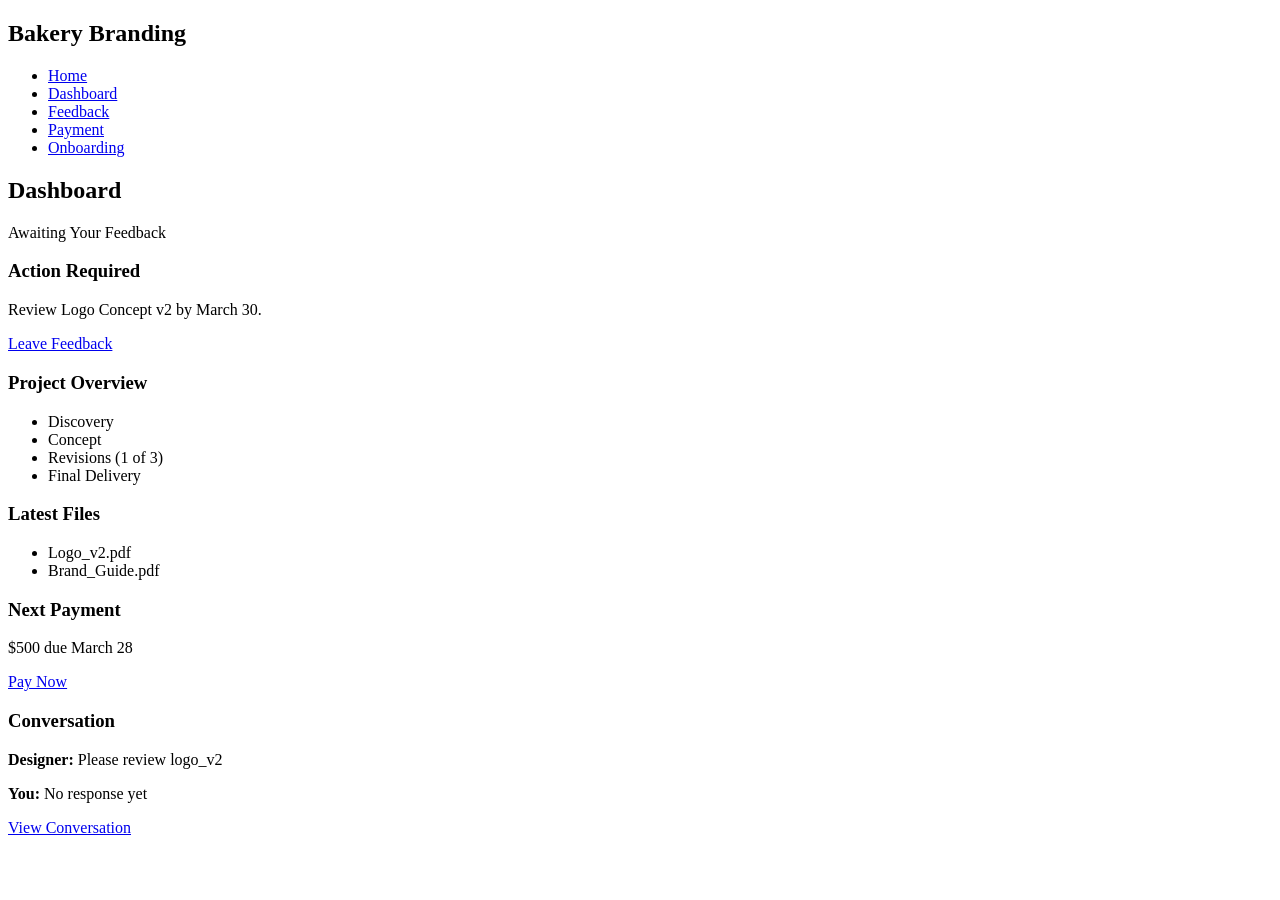
==== dashboard.html @ 601044dc "test commit" ====
<!DOCTYPE html>
<html lang="en">
<head>
  <meta charset="UTF-8">
  <meta name="viewport" content="width=device-width, initial-scale=1.0">
  <title>Dashboard</title>
  <link rel="stylesheet" href="style.css">
</head>
<body>
  <div class="portal-layout">
    <aside class="sidebar">
      <h1>Bakery Branding</h1>
      <nav>
        <ul>
          <li><a href="index.html">Home</a></li>
          <li><a class="active" href="dashboard.html">Dashboard</a></li>
          <li><a href="feedback.html">Feedback</a></li>
          <li><a href="payment.html">Payment</a></li>
          <li><a href="onboarding.html">Onboarding</a></li>
        </ul>
      </nav>
    </aside>

    <main class="main-content">
      <div class="topbar">
        <h2>Dashboard</h2>
      </div>

      <div class="grid-two">
        <div>
          <section class="card highlight">
            <p class="small-text">Awaiting Your Feedback</p>
            <h3>Action Required</h3>
            <p>Review Logo Concept v2 by March 30.</p>
            <a class="button" href="feedback.html">Leave Feedback</a>
          </section>

          <section class="card">
            <h3>Project Overview</h3>
            <ul class="progress-list">
              <li class="complete">Discovery</li>
              <li class="complete">Concept</li>
              <li class="current">Revisions (1 of 3)</li>
              <li>Final Delivery</li>
            </ul>
          </section>

          <section class="card">
            <h3>Latest Files</h3>
            <ul class="file-list">
              <li>Logo_v2.pdf</li>
              <li>Brand_Guide.pdf</li>
            </ul>
          </section>
        </div>

        <div>
          <section class="card">
            <h3>Next Payment</h3>
            <p>$500 due March 28</p>
            <a class="button" href="payment.html">Pay Now</a>
          </section>

          <section class="card note-card">
            <h3>Conversation</h3>
            <p><strong>Designer:</strong> Please review logo_v2</p>
            <p><strong>You:</strong> No response yet</p>
            <a class="button" href="#">View Conversation</a>
          </section>
        </div>
      </div>
    </main>
  </div>
</body>
</html>
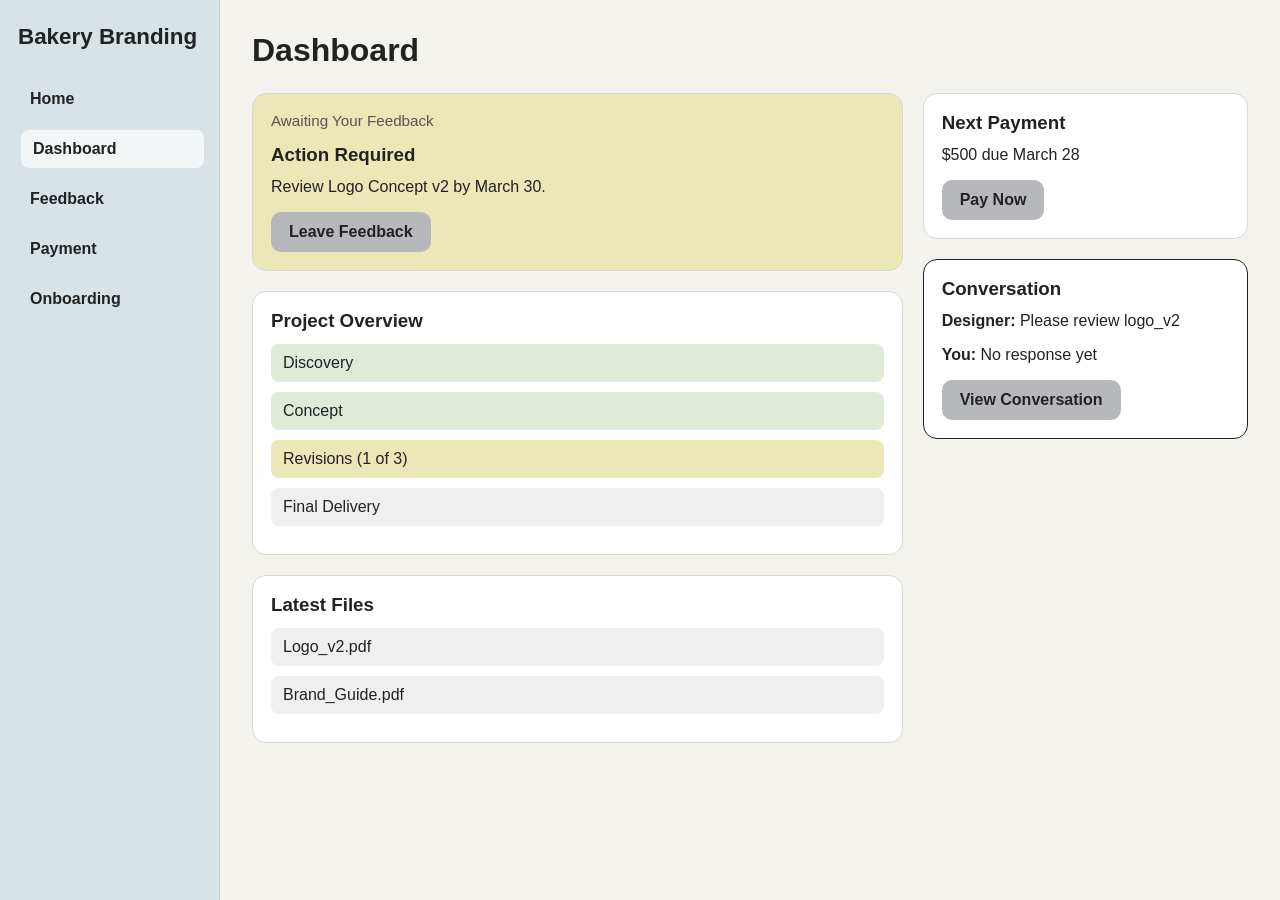
==== commit 88f2dfa9: "working!!" ====
--- a/dashboard.html
+++ b/dashboard.html
@@ -4,7 +4,7 @@
   <meta charset="UTF-8">
   <meta name="viewport" content="width=device-width, initial-scale=1.0">
   <title>Dashboard</title>
-  <link rel="stylesheet" href="style.css">
+  <link rel="stylesheet" href="styles.css">
 </head>
 <body>
   <div class="portal-layout">
--- a/styles.css
+++ b/styles.css
@@ -0,0 +1,260 @@
+* {
+  box-sizing: border-box;
+}
+
+body {
+  margin: 0;
+  font-family: Arial, sans-serif;
+  background-color: #f3f2ec;
+  color: #222;
+}
+
+a {
+  color: inherit;
+  text-decoration: none;
+}
+
+.portal-layout {
+  min-height: 100vh;
+  display: grid;
+  grid-template-columns: 220px 1fr;
+}
+
+.sidebar {
+  background-color: #d9e2e6;
+  padding: 24px 18px;
+  border-right: 1px solid #c8d0d4;
+}
+
+.sidebar h1 {
+  font-size: 1.4rem;
+  margin: 0 0 30px;
+}
+
+.sidebar nav ul {
+  list-style: none;
+  padding: 0;
+  margin: 0;
+}
+
+.sidebar nav li {
+  margin-bottom: 12px;
+}
+
+.sidebar nav a {
+  display: block;
+  padding: 10px 12px;
+  border-radius: 8px;
+  font-weight: bold;
+  transition: background-color 0.3s ease, transform 0.3s ease;
+}
+
+.sidebar nav a:hover,
+.sidebar nav a.active {
+  background-color: rgba(255, 255, 255, 0.7);
+  transform: translateX(3px);
+}
+
+.main-content {
+  padding: 32px;
+}
+
+.topbar {
+  margin-bottom: 24px;
+}
+
+.topbar p {
+  margin: 0 0 6px;
+  color: #555;
+}
+
+.topbar h2 {
+  margin: 0;
+  font-size: 2rem;
+}
+
+.grid-two {
+  display: grid;
+  grid-template-columns: 2fr 1fr;
+  gap: 20px;
+}
+
+.grid-cards {
+  display: grid;
+  grid-template-columns: 1fr 1fr;
+  gap: 20px;
+}
+
+.card {
+  background-color: #fff;
+  border: 1px solid #d8d8d8;
+  border-radius: 14px;
+  padding: 18px;
+  margin-bottom: 20px;
+}
+
+.card h3 {
+  margin-top: 0;
+  margin-bottom: 12px;
+}
+
+.card p {
+  margin-top: 0;
+}
+
+.highlight {
+  background-color: #ece7b7;
+}
+
+.status-card {
+  background-color: #f8f8f5;
+}
+
+.progress-list,
+.file-list,
+.invoice-list {
+  list-style: none;
+  padding: 0;
+  margin: 0;
+}
+
+.progress-list li,
+.file-list li,
+.invoice-list li {
+  background-color: #efefef;
+  border-radius: 8px;
+  padding: 10px 12px;
+  margin-bottom: 10px;
+}
+
+.progress-list li.current {
+  background-color: #ece7b7;
+}
+
+.progress-list li.complete {
+  background-color: #dfead7;
+}
+
+.button,
+button {
+  display: inline-block;
+  background-color: #b7b8bb;
+  color: #222;
+  border: none;
+  border-radius: 10px;
+  padding: 11px 18px;
+  font-weight: bold;
+  cursor: pointer;
+  transition: background-color 0.3s ease, transform 0.3s ease;
+}
+
+.button:hover,
+button:hover {
+  background-color: #a6a7aa;
+  transform: scale(1.03);
+}
+
+.button-yellow {
+  background-color: #ece7b7;
+}
+
+.button-yellow:hover {
+  background-color: #ded99f;
+}
+
+.small-text {
+  font-size: 0.95rem;
+  color: #555;
+}
+
+.form-box {
+  background-color: white;
+  border: 1px solid #d8d8d8;
+  border-radius: 14px;
+  padding: 18px;
+}
+
+label {
+  display: block;
+  font-weight: bold;
+  margin: 12px 0 6px;
+}
+
+textarea,
+select,
+input {
+  width: 100%;
+  padding: 12px;
+  border: 1px solid #cfcfcf;
+  border-radius: 10px;
+  font-size: 1rem;
+  font-family: Arial, sans-serif;
+  background-color: #fff;
+}
+
+.preview-box {
+  width: 100%;
+  height: 260px;
+  background-color: #79b6d6;
+  border-radius: 12px;
+  margin-bottom: 14px;
+  display: flex;
+  align-items: center;
+  justify-content: center;
+  color: white;
+  font-size: 1.2rem;
+  font-weight: bold;
+}
+
+.step-row {
+  display: flex;
+  align-items: center;
+  gap: 10px;
+  margin: 10px 0 20px;
+}
+
+.step {
+  width: 34px;
+  height: 34px;
+  border-radius: 50%;
+  border: 2px solid #999;
+  display: flex;
+  align-items: center;
+  justify-content: center;
+  background-color: white;
+}
+
+.step.active {
+  background-color: #999;
+  color: white;
+}
+
+.step-line {
+  flex: 1;
+  height: 2px;
+  background-color: #bbb;
+}
+
+.note-card {
+  border: 1px solid #222;
+}
+
+@media (max-width: 900px) {
+  .portal-layout {
+    grid-template-columns: 1fr;
+  }
+
+  .sidebar {
+    border-right: none;
+    border-bottom: 1px solid #c8d0d4;
+  }
+
+  .grid-two,
+  .grid-cards {
+    grid-template-columns: 1fr;
+  }
+
+  .main-content {
+    padding: 20px;
+  }
+}
